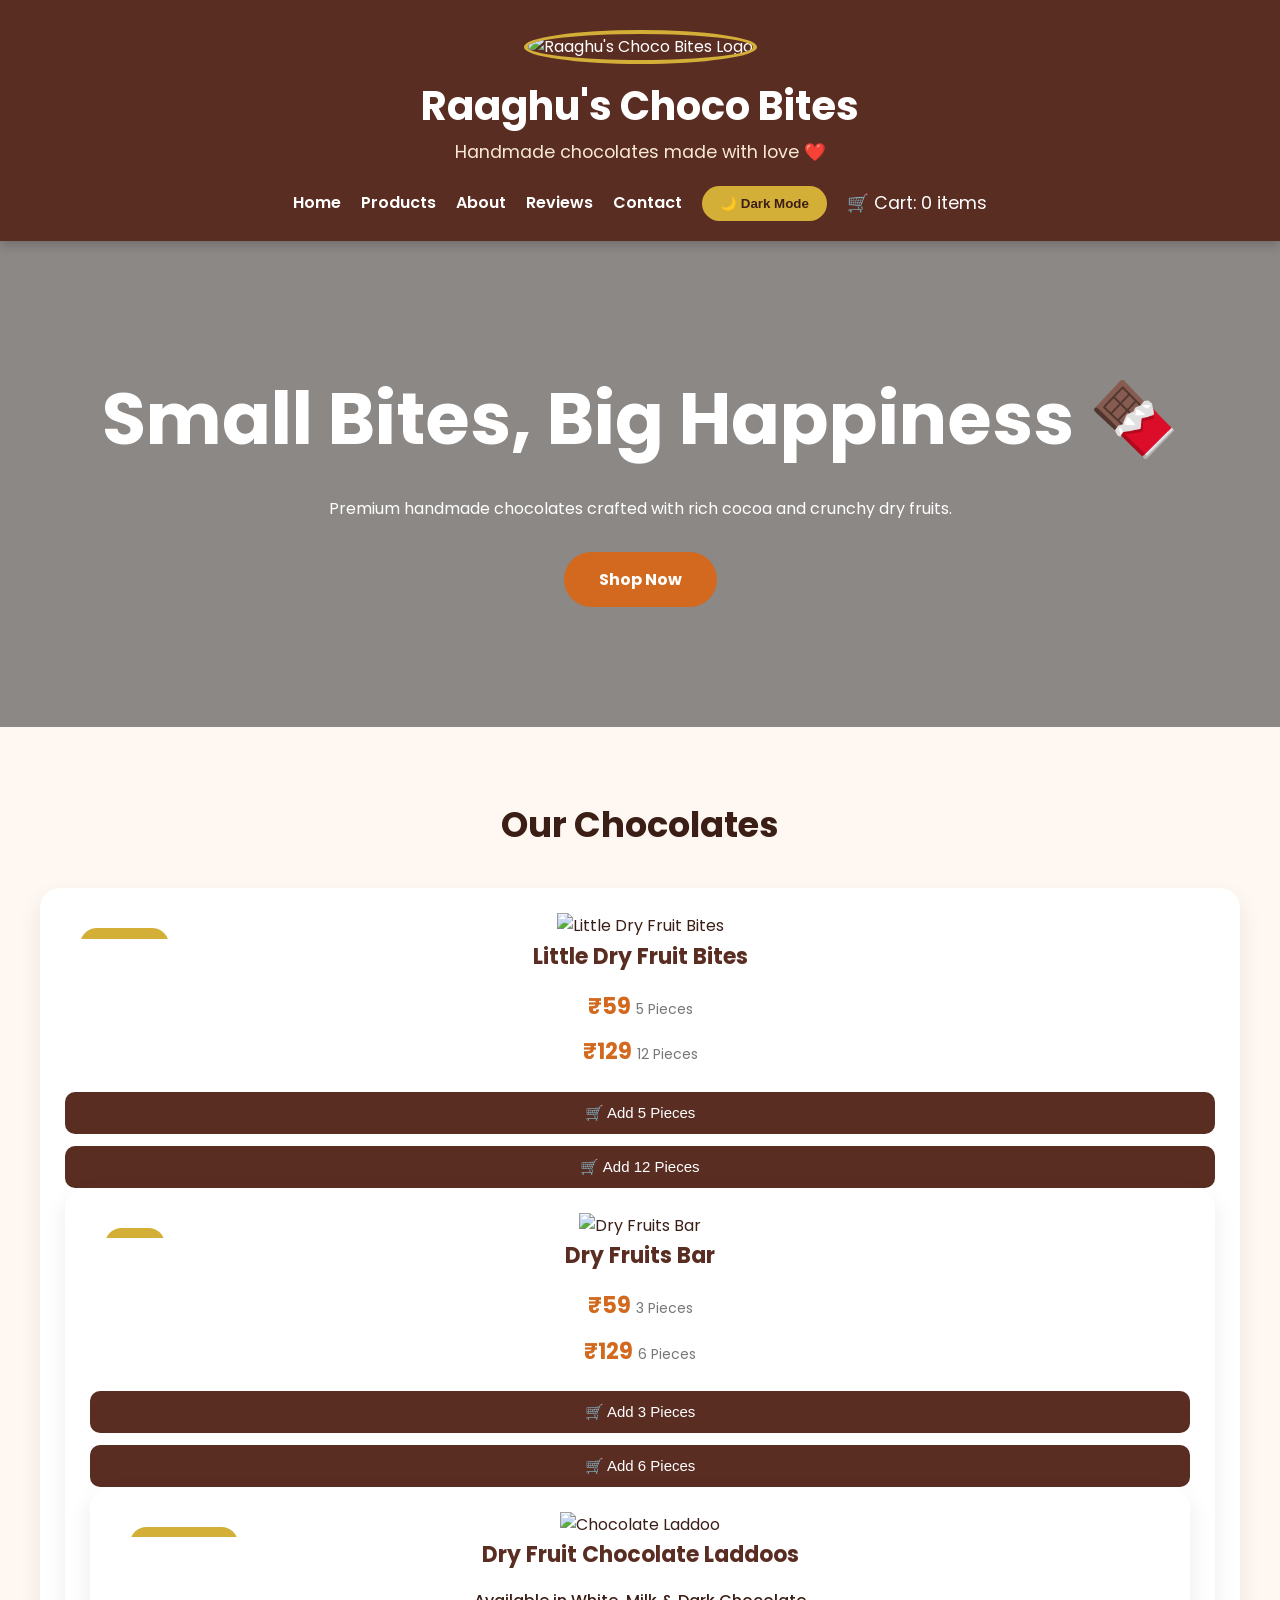
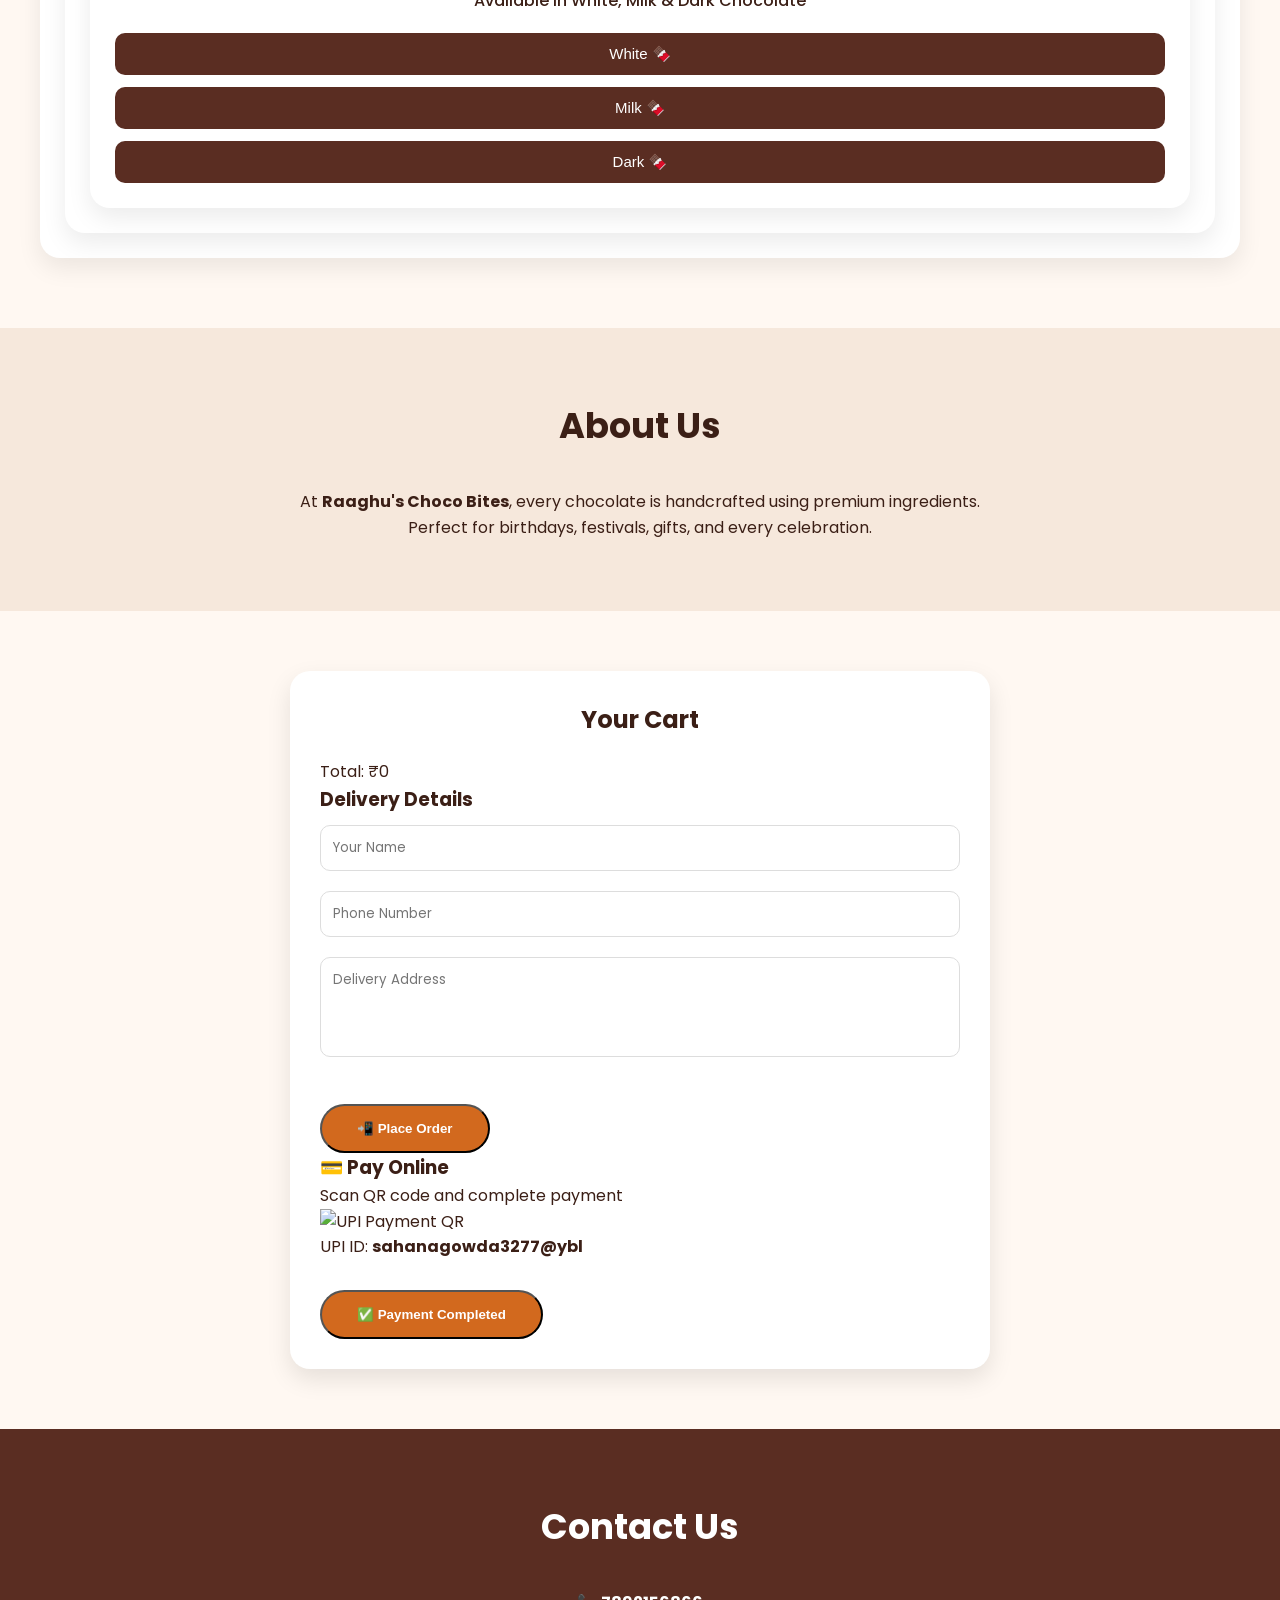
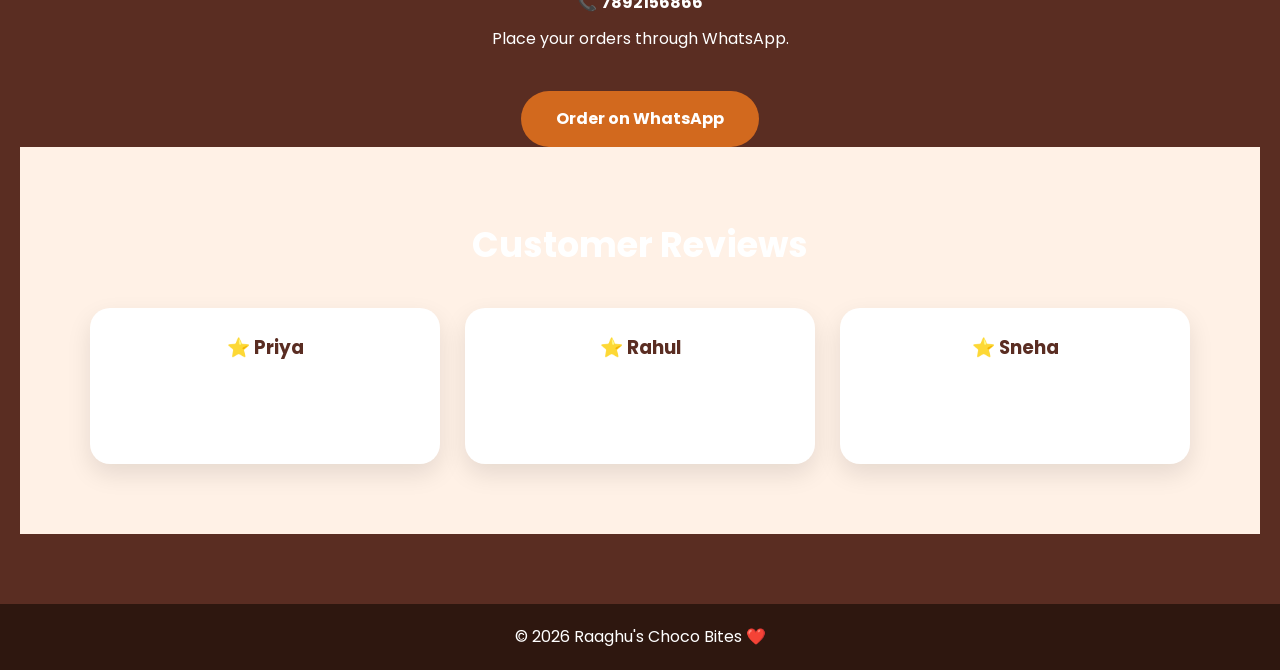
==== index.html @ 523b43da "Add files via upload" ====
<!DOCTYPE html>
<html lang="en">
<head>

<meta charset="UTF-8">

<meta name="viewport" content="width=device-width, initial-scale=1.0">


<title>
Raaghu's Choco Bites | Handmade Chocolates
</title>


<meta name="description"
content="Raaghu's Choco Bites offers premium handmade chocolates, dry fruit chocolates and gift boxes made with love.">


<meta name="keywords"
content="handmade chocolates, dry fruit chocolates, chocolate gifts, Raaghu's Choco Bites">


<meta name="author"
content="Raaghu's Choco Bites">



<!-- Favicon -->

<link rel="icon" href="images/logo.jpeg">



<!-- Google Font -->

<link rel="preconnect" href="https://fonts.googleapis.com">

<link rel="preconnect" href="https://fonts.gstatic.com" crossorigin>

<link href="https://fonts.googleapis.com/css2?family=Poppins:wght@300;400;500;600;700&display=swap" rel="stylesheet">



<!-- CSS -->

<link rel="stylesheet" href="style.css">



<!-- PWA -->

<link rel="manifest" href="manifest.json">


<meta name="theme-color" content="#5a2d22">


</head>

<body>
  <div id="loader">

    <div class="loader-content">

        🍫

        <h2>
        Raaghu's Choco Bites
        </h2>

        <p>
        Preparing sweetness...
        </p>

    </div>

</div>

<header>

  <div class="header-container">

    <img class="logo" src="images/logo.jpeg" alt="Raaghu's Choco Bites Logo">

    <div class="brand">
      <h1>Raaghu's Choco Bites</h1>
      <p>Handmade chocolates made with love ❤️</p>
    </div>

  </div>

  <nav class="navbar" aria-label="Main navigation">

    <a href="#home">Home</a>
    <a href="#products">Products</a>
    <a href="#about">About</a>
    <a href="#reviews">Reviews</a>
    <a href="#contact">Contact</a>
    

    <button id="theme-toggle" type="button">
      🌙 Dark Mode
    </button>

    <p id="cart-status">
      🛒 Cart:
      <span id="cart-count">0</span> items
    </p>

  </nav>

</header>

<main>

<section class="hero" id="home">

    <h2>Small Bites, Big Happiness 🍫</h2>

    <p>
      Premium handmade chocolates crafted with rich cocoa
      and crunchy dry fruits.
    </p>

    <a class="button" href="#products">
      Shop Now
    </a>

</section>

<section id="products">

<h2>Our Chocolates</h2>

<div class="product-list">

<article class="product-card">

<div class="product-image-box">

<img src="images/choco1.jpeg" 
class="product-image"
alt="Little Dry Fruit Bites">

<span class="badge">
POPULAR
</span>

</div>


<h3>
Little Dry Fruit Bites
</h3>


<div class="price">

₹59 
<span>5 Pieces</span>

</div>


<div class="price">

₹129 
<span>12 Pieces</span>

</div>



<button class="add-to-cart"
data-name="Little Dry Fruit Bites (5 Pieces)"
data-price="59">

🛒 Add 5 Pieces

</button>



<button class="add-to-cart"
data-name="Little Dry Fruit Bites (12 Pieces)"
data-price="129">

🛒 Add 12 Pieces

</button>


<article class="product-card">


<div class="product-image-box">

<img src="images/choco2.jpg"
class="product-image"
alt="Dry Fruits Bar">


<span class="badge">
NEW
</span>


</div>



<h3>
Dry Fruits Bar
</h3>


<div class="price">
₹59 <span>3 Pieces</span>
</div>


<div class="price">
₹129 <span>6 Pieces</span>
</div>



<button class="add-to-cart"
data-name="Dry Fruits Bar (3 Pieces)"
data-price="59">

🛒 Add 3 Pieces

</button>


<button class="add-to-cart"
data-name="Dry Fruits Bar (6 Pieces)"
data-price="129">

🛒 Add 6 Pieces

</button>


<article class="product-card">


<div class="product-image-box">


<img src="images/choco3.jpg"
class="product-image"
alt="Chocolate Laddoo">


<span class="badge">
BEST SELLER
</span>


</div>



<h3>
Dry Fruit Chocolate Laddoos
</h3>



<p>
Available in White, Milk & Dark Chocolate
</p>



<button class="add-to-cart"
data-name="White Chocolate Laddoo"
data-price="59">

White 🍫

</button>



<button class="add-to-cart"
data-name="Milk Chocolate Laddoo"
data-price="59">

Milk 🍫

</button>



<button class="add-to-cart"
data-name="Dark Chocolate Laddoo"
data-price="59">

Dark 🍫

</button>



</article>

</div>

</section>

<section id="about">

<h2>About Us</h2>

<p>

At <strong>Raaghu's Choco Bites</strong>,
every chocolate is handcrafted using premium ingredients.
Perfect for birthdays, festivals, gifts,
and every celebration.

</p>

</section>

<aside class="cart">

<h2>Your Cart</h2>

<ul id="cart-items"></ul>

<p>
Total: ₹<span id="cart-total">0</span>
</p>


<h3>Delivery Details</h3>


<input 
type="text" 
id="customer-name"
placeholder="Your Name">


<input 
type="tel" 
id="customer-phone"
placeholder="Phone Number">


<textarea 
id="customer-address"
placeholder="Delivery Address"></textarea>



<button id="checkout-btn" class="button">
📲 Place Order
</button>
<!-- UPI Payment -->

<div class="payment-box">

<h3>
💳 Pay Online
</h3>


<p>
Scan QR code and complete payment
</p>


<img 
src="images/upi-qr.jpeg"
class="upi-qr"
alt="UPI Payment QR">


<p>
UPI ID:
<strong>
sahanagowda3277@ybl
</strong>
</p>


<button 
id="payment-done"
class="button">

✅ Payment Completed

</button>


</div>

</aside>

<section id="contact">

<h2>Contact Us</h2>

<p>📞 <strong>7892156866</strong></p>

<p>Place your orders through WhatsApp.</p>

<a
class="button"
href="https://wa.me/917892156866"
target="_blank"
rel="noopener">
Order on WhatsApp
</a>
<section id="reviews">

<h2>Customer Reviews</h2>


<div class="review-list">


<div class="review-card">

<h3>⭐ Priya</h3>

<p>
"Beautiful chocolates! Fresh, tasty and perfect packaging."
</p>

</div>



<div class="review-card">

<h3>⭐ Rahul</h3>

<p>
"Ordered for a birthday. Everyone loved the chocolates!"
</p>

</div>



<div class="review-card">

<h3>⭐ Sneha</h3>

<p>
"Premium taste at an affordable price. Highly recommended!"
</p>

</div>


</div>


</section>

</section>

</main>

<footer>

<p>

© 2026 Raaghu's Choco Bites ❤️

</p>

</footer>

<script src="script.js"></script>
<script>

if("serviceWorker" in navigator){

window.addEventListener("load",()=>{


navigator.serviceWorker.register("service-worker.js")

.then(()=>console.log("App ready"));

});


}

</script>
<div id="lightbox">

<img id="lightbox-img">

</div>
</body>
</html>
---- style.css ----
/* Google Font */
@import url('https://fonts.googleapis.com/css2?family=Poppins:wght@300;400;500;600;700&display=swap');

/* Reset */

*{
    margin:0;
    padding:0;
    box-sizing:border-box;
}

html{
    scroll-behavior:smooth;
}

body{
    font-family:'Poppins',sans-serif;
    background:#fff8f2;
    color:#3b1f16;
    line-height:1.6;
}

/* Header */

header{
    background:#5a2d22;
    color:white;
    padding:20px;
    text-align:center;
    position:sticky;
    top:0;
    z-index:1000;
    box-shadow:0 4px 10px rgba(0,0,0,.2);
}

.logo{
    width:120px;
    height:120px;
    object-fit:cover;
    border-radius:50%;
    margin:10px auto;
    border:4px solid #d4af37;
}

header h1{
    font-size:2.5rem;
}

header p{
    font-size:1.1rem;
    color:#f8e9d6;
}

/* Navigation */

nav{
    margin-top:20px;
    display:flex;
    justify-content:center;
    align-items:center;
    flex-wrap:wrap;
    gap:20px;
}

nav a{
    color:white;
    text-decoration:none;
    font-weight:600;
    transition:.3s;
}

nav a:hover{
    color:#ffd700;
}

#theme-toggle{
    padding:10px 18px;
    border:none;
    border-radius:30px;
    cursor:pointer;
    background:#d4af37;
    color:#3b1f16;
    font-weight:bold;
}

#cart-status{
    color:white;
}

/* Hero */

.hero{
    padding:120px 20px;
    text-align:center;
    color:white;
    background:
    linear-gradient(rgba(0,0,0,.45),rgba(0,0,0,.45)),
    url("images/hero.jpg");
    background-size:cover;
    background-position:center;
}

.hero h2{
    font-size:clamp(2.5rem,6vw,4.5rem);
    margin-bottom:20px;
}

.button{
    display:inline-block;
    margin-top:30px;
    padding:15px 35px;
    background:#d2691e;
    color:white;
    text-decoration:none;
    border-radius:40px;
    font-weight:bold;
    transition:.3s;
}

.button:hover{
    background:#8b4513;
    transform:translateY(-3px);
}

/* Sections */

section{
    padding:70px 20px;
}

section h2{
    text-align:center;
    font-size:2.2rem;
    margin-bottom:35px;
}

/* Products */

.product-list{
    max-width:1200px;
    margin:auto;
    display:grid;
    grid-template-columns:repeat(auto-fit,minmax(280px,1fr));
    gap:25px;
}

.product-card{
    background:white;
    padding:25px;
    border-radius:20px;
    box-shadow:0 10px 25px rgba(0,0,0,.08);
    transition:.3s;
    text-align:center;
}

.product-card:hover{
    transform:translateY(-8px);
    box-shadow:0 15px 30px rgba(0,0,0,.18);
}

.product-card h3{
    margin-bottom:15px;
}

.product-card p{
    margin:8px 0;
}

.add-to-cart{
    width:100%;
    margin-top:12px;
    padding:12px;
    border:none;
    border-radius:10px;
    background:#5a2d22;
    color:white;
    cursor:pointer;
    transition:.3s;
    font-size:15px;
}

.add-to-cart:hover{
    background:#d2691e;
}

/* About */

#about{
    background:#f6e8dc;
    text-align:center;
}

#about p{
    max-width:700px;
    margin:auto;
}

/* Cart */

.cart{
    max-width:700px;
    margin:60px auto;
    background:white;
    padding:30px;
    border-radius:20px;
    box-shadow:0 10px 25px rgba(0,0,0,.1);
}

.cart h2{
    text-align:center;
    margin-bottom:20px;
}

#cart-items{
    list-style:none;
    margin-bottom:20px;
}

#cart-items li{
    padding:10px 0;
    border-bottom:1px solid #ddd;
}

/* Contact */

#contact{
    background:#5a2d22;
    color:white;
    text-align:center;
}

#contact h2{
    color:white;
}

#contact p{
    margin:10px 0;
}

/* Footer */

footer{
    background:#2e170f;
    color:white;
    text-align:center;
    padding:20px;
}

/* Dark Mode */

body.dark-mode{
    background:#1d120e;
    color:#f5f5f5;
}

body.dark-mode header{
    background:#2b170f;
}

body.dark-mode nav a{
    color:white;
}

body.dark-mode .product-card{
    background:#2d1a14;
    color:white;
}

body.dark-mode .cart{
    background:#2d1a14;
    color:white;
}

body.dark-mode #about{
    background:#24150f;
}

body.dark-mode footer{
    background:#120a07;
}

body.dark-mode .add-to-cart{
    background:#d2691e;
}

body.dark-mode .button{
    background:#d2691e;
}

/* Smooth animation */

.product-card,
.button,
.add-to-cart{
    transition:all .3s ease;
}

/* Responsive */

@media (max-width:768px){

header h1{
    font-size:2rem;
}

.hero{
    padding:80px 20px;
}

.hero h2{
    font-size:2.3rem;
}

nav{
    gap:12px;
}

.logo{
    width:90px;
    height:90px;
}

.button{
    width:100%;
    max-width:260px;
}

.cart{
    margin:40px 15px;
}

}
.plus,
.minus,
.remove{
    margin:5px;
    padding:8px 14px;
    border:none;
    border-radius:8px;
    cursor:pointer;
}

.plus{
    background:#2e8b57;
    color:white;
}

.minus{
    background:#d2691e;
    color:white;
}

.remove{
    background:#c62828;
    color:white;
}/* Product Badge */

.badge{

display:inline-block;

background:#d4af37;

color:#3b1f16;

padding:6px 15px;

border-radius:20px;

font-size:12px;

font-weight:bold;

margin-bottom:15px;

}


/* Better product card */

.product-card{

position:relative;

overflow:hidden;

}


/* Product title */

.product-card h3{

color:#5a2d22;

font-size:22px;

}


/* Price style */

.product-card p{

font-weight:500;

}


/* Button glow */

.add-to-cart:hover{

box-shadow:
0 5px 15px rgba(210,105,30,.5);

}
/* Order Form */

.cart input,
.cart textarea{

width:100%;

padding:12px;

margin:10px 0;

border:1px solid #ddd;

border-radius:10px;

font-family:Poppins,sans-serif;

}


.cart textarea{

height:100px;

resize:none;

}


.cart input:focus,
.cart textarea:focus{

outline:none;

border-color:#d2691e;

}
/* Reviews */

#reviews{

background:#fff1e6;

}



.review-list{

max-width:1100px;

margin:auto;

display:grid;

grid-template-columns:repeat(auto-fit,minmax(250px,1fr));

gap:25px;

}



.review-card{

background:white;

padding:25px;

border-radius:20px;

text-align:center;

box-shadow:0 10px 25px rgba(0,0,0,.1);

transition:.3s;

}



.review-card:hover{

transform:translateY(-8px);

}



.review-card h3{

color:#5a2d22;

margin-bottom:15px;

}



body.dark-mode #reviews{

background:#24150f;

}



body.dark-mode .review-card{

background:#2d1a14;

color:white;

}
/* Premium Product Gallery */


.product-image-box{

position:relative;

overflow:hidden;

border-radius:20px;

}



.product-image{

width:100%;

height:260px;

object-fit:cover;

transition:.5s;

}



.product-card:hover .product-image{

transform:scale(1.12);

}



/* Badge */


.badge{

position:absolute;

top:15px;

left:15px;

background:#d4af37;

color:#3b1f16;

padding:7px 15px;

border-radius:30px;

font-size:12px;

font-weight:bold;

z-index:2;

}



/* Price */


.price{

font-size:22px;

font-weight:700;

color:#d2691e;

margin:10px 0;

}


.price span{

font-size:14px;

font-weight:400;

color:#777;

}



/* Product buttons */


.add-to-cart{

margin-top:12px;

}


.add-to-cart:active{

transform:scale(.95);

}



/* Product card animation */


.product-card{

animation:cardShow .7s ease;

}



@keyframes cardShow{

from{

opacity:0;

transform:translateY(30px);

}


to{

opacity:1;

transform:translateY(0);

}

}
/* =====================
   LOADING SCREEN
===================== */


#loader{

position:fixed;

top:0;

left:0;

width:100%;

height:100vh;

background:#5a2d22;

display:flex;

justify-content:center;

align-items:center;

z-index:9999;

color:white;

transition:.5s;

}



.loader-content{

text-align:center;

font-size:30px;

animation:pulse 1.5s infinite;

}



.loader-content p{

font-size:16px;

color:#f8e9d6;

}




@keyframes pulse{

50%{

transform:scale(1.08);

}

}



/* =====================
IMAGE LIGHTBOX
===================== */


#lightbox{

display:none;

position:fixed;

top:0;

left:0;

width:100%;

height:100%;

background:rgba(0,0,0,.85);

z-index:5000;

justify-content:center;

align-items:center;

}



#lightbox img{

max-width:90%;

max-height:85%;

border-radius:20px;

box-shadow:0 20px 50px black;

animation:zoom .3s;

}



@keyframes zoom{

from{

transform:scale(.7);

opacity:0;

}

to{

transform:scale(1);

opacity:1;

}

}
/* Admin */


.admin-panel{

max-width:900px;

margin:50px auto;

padding:30px;

}



#orders{

display:grid;

gap:20px;

}



#clear-orders{

padding:12px 25px;

background:#c62828;

color:white;

border:none;

border-radius:20px;

cursor:pointer;

margin-top:20px;

}
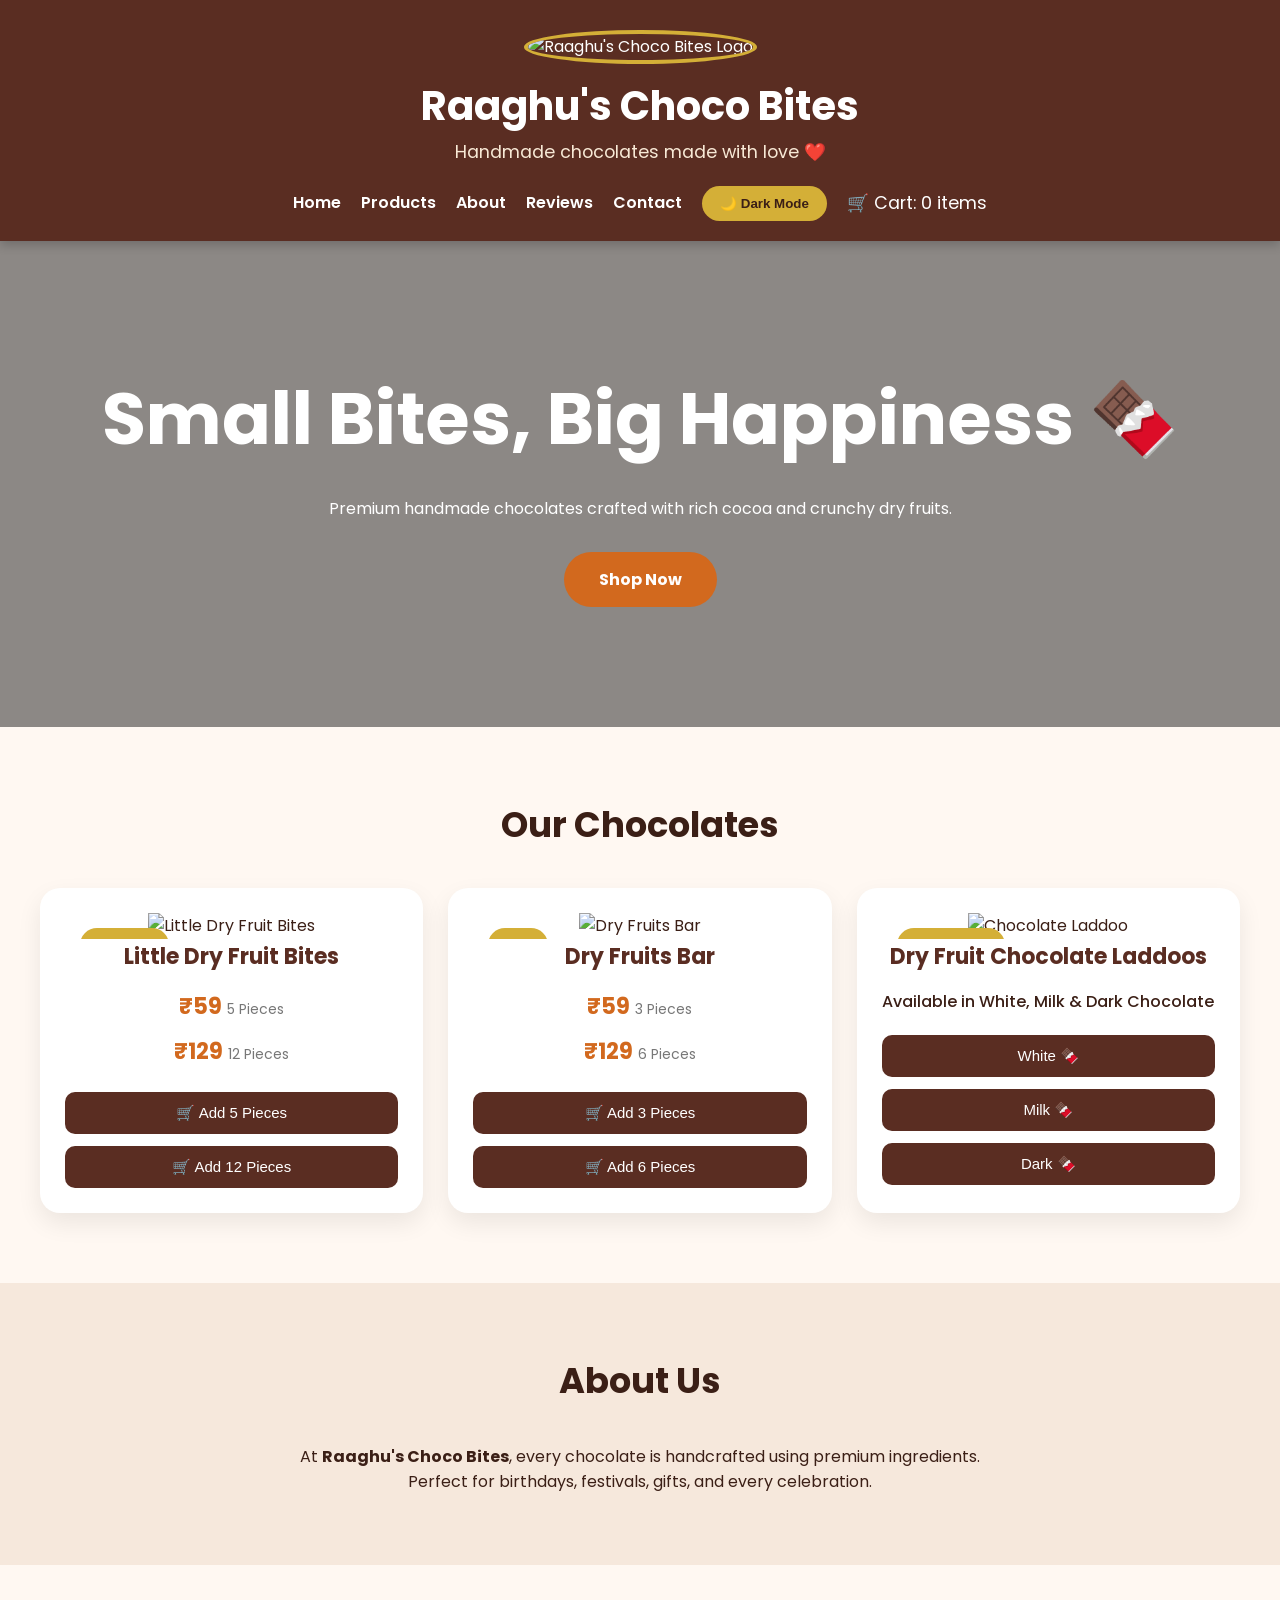
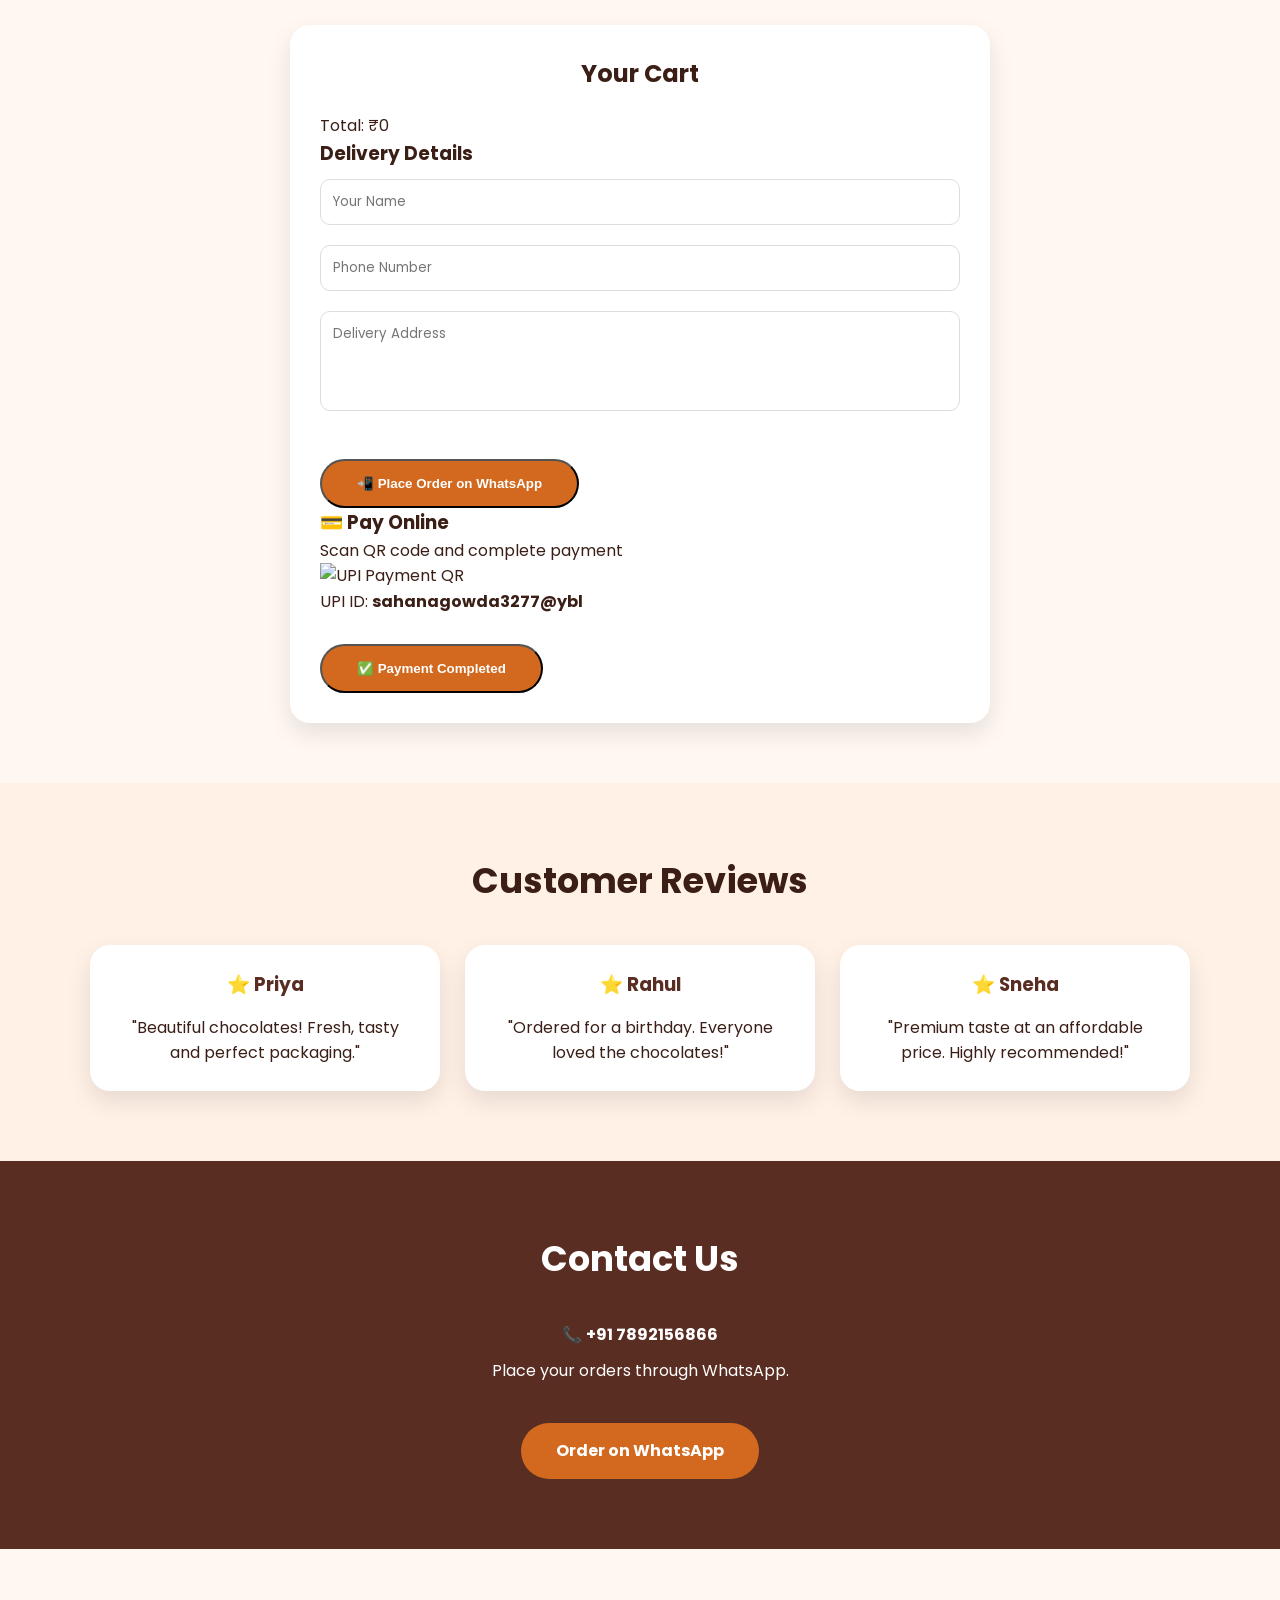
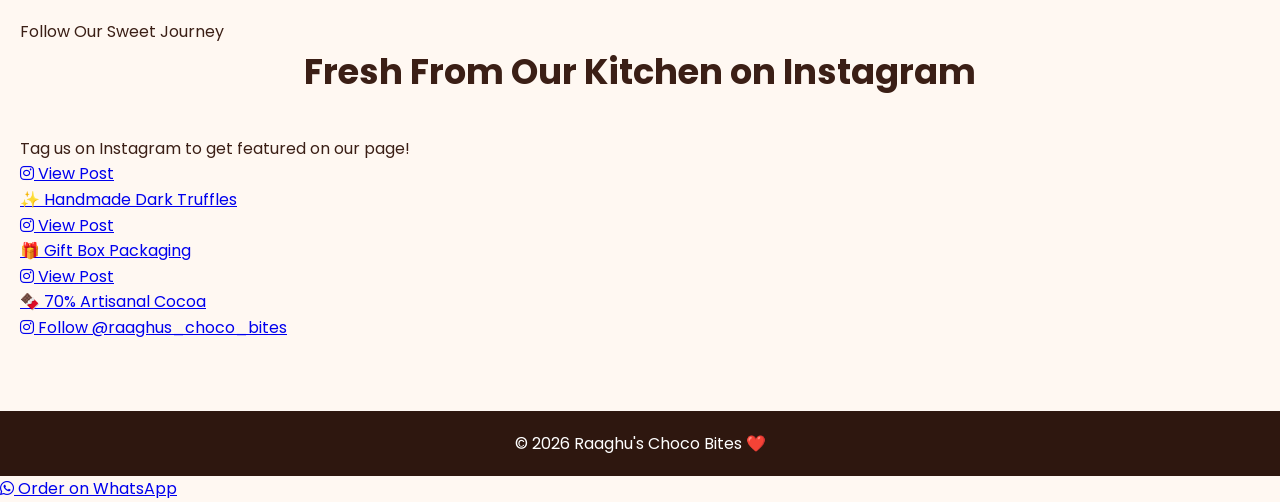
==== commit 929ada85: "Update index.html" ====
--- a/index.html
+++ b/index.html
@@ -1,506 +1,289 @@
 <!DOCTYPE html>
 <html lang="en">
 <head>
-
-<meta charset="UTF-8">
-
-<meta name="viewport" content="width=device-width, initial-scale=1.0">
-
-
-<title>
-Raaghu's Choco Bites | Handmade Chocolates
-</title>
-
-
-<meta name="description"
-content="Raaghu's Choco Bites offers premium handmade chocolates, dry fruit chocolates and gift boxes made with love.">
-
-
-<meta name="keywords"
-content="handmade chocolates, dry fruit chocolates, chocolate gifts, Raaghu's Choco Bites">
-
-
-<meta name="author"
-content="Raaghu's Choco Bites">
-
-
-
-<!-- Favicon -->
-
-<link rel="icon" href="images/logo.jpeg">
-
-
-
-<!-- Google Font -->
-
-<link rel="preconnect" href="https://fonts.googleapis.com">
-
-<link rel="preconnect" href="https://fonts.gstatic.com" crossorigin>
-
-<link href="https://fonts.googleapis.com/css2?family=Poppins:wght@300;400;500;600;700&display=swap" rel="stylesheet">
-
-
-
-<!-- CSS -->
-
-<link rel="stylesheet" href="style.css">
-
-
-
-<!-- PWA -->
-
-<link rel="manifest" href="manifest.json">
-
-
-<meta name="theme-color" content="#5a2d22">
-
-
+  <meta charset="UTF-8">
+  <meta name="viewport" content="width=device-width, initial-scale=1.0">
+
+  <title>Raaghu's Choco Bites | Handmade Chocolates</title>
+
+  <meta name="description" content="Raaghu's Choco Bites offers premium handmade chocolates, dry fruit chocolates and gift boxes made with love.">
+  <meta name="keywords" content="handmade chocolates, dry fruit chocolates, chocolate gifts, Raaghu's Choco Bites">
+  <meta name="author" content="Raaghu's Choco Bites">
+
+  <!-- Favicon -->
+  <link rel="icon" href="images/logo.jpeg">
+
+  <!-- Google Fonts -->
+  <link rel="preconnect" href="https://fonts.googleapis.com">
+  <link rel="preconnect" href="https://fonts.gstatic.com" crossorigin>
+  <link href="https://fonts.googleapis.com/css2?family=Poppins:wght@300;400;500;600;700&display=swap" rel="stylesheet">
+
+  <!-- FontAwesome Icons for WhatsApp & Instagram -->
+  <link rel="stylesheet" href="https://cdnjs.cloudflare.com/ajax/libs/font-awesome/6.5.1/css/all.min.css">
+
+  <!-- CSS -->
+  <link rel="stylesheet" href="style.css">
+
+  <!-- Meta Theme Color -->
+  <meta name="theme-color" content="#1a0f0a">
 </head>
 
 <body>
+  <!-- Page Loader -->
   <div id="loader">
-
     <div class="loader-content">
-
-        🍫
-
-        <h2>
-        Raaghu's Choco Bites
-        </h2>
-
-        <p>
-        Preparing sweetness...
-        </p>
-
+      🍫
+      <h2>Raaghu's Choco Bites</h2>
+      <p>Preparing sweetness...</p>
     </div>
-
-</div>
-
-<header>
-
-  <div class="header-container">
-
-    <img class="logo" src="images/logo.jpeg" alt="Raaghu's Choco Bites Logo">
-
-    <div class="brand">
-      <h1>Raaghu's Choco Bites</h1>
-      <p>Handmade chocolates made with love ❤️</p>
+  </div>
+
+  <!-- Header & Navigation -->
+  <header>
+    <div class="header-container">
+      <img class="logo" src="images/logo.jpeg" alt="Raaghu's Choco Bites Logo">
+      <div class="brand">
+        <h1>Raaghu's Choco Bites</h1>
+        <p>Handmade chocolates made with love ❤️</p>
+      </div>
     </div>
 
+    <nav class="navbar" aria-label="Main navigation">
+      <a href="#home">Home</a>
+      <a href="#products">Products</a>
+      <a href="#about">About</a>
+      <a href="#reviews">Reviews</a>
+      <a href="#contact">Contact</a>
+
+      <button id="theme-toggle" type="button">
+        🌙 Dark Mode
+      </button>
+
+      <p id="cart-status">
+        🛒 Cart: <span id="cart-count">0</span> items
+      </p>
+    </nav>
+  </header>
+
+  <main>
+    <!-- Hero Banner -->
+    <section class="hero" id="home">
+      <h2>Small Bites, Big Happiness 🍫</h2>
+      <p>
+        Premium handmade chocolates crafted with rich cocoa
+        and crunchy dry fruits.
+      </p>
+      <a class="button" href="#products">Shop Now</a>
+    </section>
+
+    <!-- Product Showcase -->
+    <section id="products">
+      <h2>Our Chocolates</h2>
+
+      <div class="product-list">
+        <!-- Product 1 -->
+        <article class="product-card">
+          <div class="product-image-box">
+            <img src="images/choco1.jpeg" class="product-image" alt="Little Dry Fruit Bites">
+            <span class="badge">POPULAR</span>
+          </div>
+
+          <h3 class="product-title">Little Dry Fruit Bites</h3>
+
+          <div class="price">₹59 <span>5 Pieces</span></div>
+          <div class="price">₹129 <span>12 Pieces</span></div>
+
+          <button class="add-to-cart btn-add-cart" data-name="Little Dry Fruit Bites (5 Pieces)" data-price="59">
+            🛒 Add 5 Pieces
+          </button>
+          <button class="add-to-cart btn-add-cart" data-name="Little Dry Fruit Bites (12 Pieces)" data-price="129">
+            🛒 Add 12 Pieces
+          </button>
+        </article>
+
+        <!-- Product 2 -->
+        <article class="product-card">
+          <div class="product-image-box">
+            <img src="images/choco2.jpg" class="product-image" alt="Dry Fruits Bar">
+            <span class="badge">NEW</span>
+          </div>
+
+          <h3 class="product-title">Dry Fruits Bar</h3>
+
+          <div class="price">₹59 <span>3 Pieces</span></div>
+          <div class="price">₹129 <span>6 Pieces</span></div>
+
+          <button class="add-to-cart btn-add-cart" data-name="Dry Fruits Bar (3 Pieces)" data-price="59">
+            🛒 Add 3 Pieces
+          </button>
+          <button class="add-to-cart btn-add-cart" data-name="Dry Fruits Bar (6 Pieces)" data-price="129">
+            🛒 Add 6 Pieces
+          </button>
+        </article>
+
+        <!-- Product 3 -->
+        <article class="product-card">
+          <div class="product-image-box">
+            <img src="images/choco3.jpg" class="product-image" alt="Chocolate Laddoo">
+            <span class="badge">BEST SELLER</span>
+          </div>
+
+          <h3 class="product-title">Dry Fruit Chocolate Laddoos</h3>
+          <p>Available in White, Milk & Dark Chocolate</p>
+
+          <button class="add-to-cart btn-add-cart" data-name="White Chocolate Laddoo" data-price="59">
+            White 🍫
+          </button>
+          <button class="add-to-cart btn-add-cart" data-name="Milk Chocolate Laddoo" data-price="59">
+            Milk 🍫
+          </button>
+          <button class="add-to-cart btn-add-cart" data-name="Dark Chocolate Laddoo" data-price="59">
+            Dark 🍫
+          </button>
+        </article>
+      </div>
+    </section>
+
+    <!-- About Section -->
+    <section id="about">
+      <h2>About Us</h2>
+      <p>
+        At <strong>Raaghu's Choco Bites</strong>, every chocolate is handcrafted using premium ingredients.
+        Perfect for birthdays, festivals, gifts, and every celebration.
+      </p>
+    </section>
+
+    <!-- Shopping Cart Drawer / Sidebar -->
+    <aside class="cart" id="cart-drawer">
+      <h2>Your Cart</h2>
+      <ul id="cart-items"></ul>
+
+      <p class="cart-total-display">
+        Total: ₹<span id="cart-total">0</span>
+      </p>
+
+      <h3>Delivery Details</h3>
+      <input type="text" id="customer-name" placeholder="Your Name">
+      <input type="tel" id="customer-phone" placeholder="Phone Number">
+      <textarea id="customer-address" placeholder="Delivery Address"></textarea>
+
+      <button id="checkout-btn" class="button btn-whatsapp-checkout">
+        📲 Place Order on WhatsApp
+      </button>
+
+      <!-- UPI Payment Box -->
+      <div class="payment-box">
+        <h3>💳 Pay Online</h3>
+        <p>Scan QR code and complete payment</p>
+        <img src="images/upi-qr.jpeg" class="upi-qr" alt="UPI Payment QR">
+        <p>UPI ID: <strong>sahanagowda3277@ybl</strong></p>
+        <button id="payment-done" class="button">
+          ✅ Payment Completed
+        </button>
+      </div>
+    </aside>
+
+    <!-- Reviews Section -->
+    <section id="reviews">
+      <h2>Customer Reviews</h2>
+      <div class="review-list">
+        <div class="review-card">
+          <h3>⭐ Priya</h3>
+          <p>"Beautiful chocolates! Fresh, tasty and perfect packaging."</p>
+        </div>
+        <div class="review-card">
+          <h3>⭐ Rahul</h3>
+          <p>"Ordered for a birthday. Everyone loved the chocolates!"</p>
+        </div>
+        <div class="review-card">
+          <h3>⭐ Sneha</h3>
+          <p>"Premium taste at an affordable price. Highly recommended!"</p>
+        </div>
+      </div>
+    </section>
+
+    <!-- Contact Section -->
+    <section id="contact">
+      <h2>Contact Us</h2>
+      <p>📞 <strong>+91 7892156866</strong></p>
+      <p>Place your orders through WhatsApp.</p>
+      <a class="button" href="https://wa.me/917892156866" target="_blank" rel="noopener">
+        Order on WhatsApp
+      </a>
+    </section>
+
+    <!-- Instagram Showcase Section -->
+    <section id="instagram-showcase" class="instagram-section">
+      <div class="container text-center">
+        <div class="insta-header">
+          <span class="gold-subtitle">Follow Our Sweet Journey</span>
+          <h2 class="section-title">Fresh From Our Kitchen on Instagram</h2>
+          <p class="section-desc">Tag us on Instagram to get featured on our page!</p>
+        </div>
+
+        <!-- Instagram Grid -->
+        <div class="insta-grid">
+          <a href="https://www.instagram.com/raaghus_choco_bites" target="_blank" rel="noopener noreferrer" class="insta-card">
+            <div class="insta-overlay">
+              <i class="fab fa-instagram"></i>
+              <span>View Post</span>
+            </div>
+            <div class="insta-placeholder-bg dark-box-1">
+              <p>✨ Handmade Dark Truffles</p>
+            </div>
+          </a>
+
+          <a href="https://www.instagram.com/raaghus_choco_bites" target="_blank" rel="noopener noreferrer" class="insta-card">
+            <div class="insta-overlay">
+              <i class="fab fa-instagram"></i>
+              <span>View Post</span>
+            </div>
+            <div class="insta-placeholder-bg dark-box-2">
+              <p>🎁 Gift Box Packaging</p>
+            </div>
+          </a>
+
+          <a href="https://www.instagram.com/raaghus_choco_bites" target="_blank" rel="noopener noreferrer" class="insta-card">
+            <div class="insta-overlay">
+              <i class="fab fa-instagram"></i>
+              <span>View Post</span>
+            </div>
+            <div class="insta-placeholder-bg dark-box-3">
+              <p>🍫 70% Artisanal Cocoa</p>
+            </div>
+          </a>
+        </div>
+
+        <!-- Direct Profile Link Button -->
+        <div class="insta-btn-wrapper">
+          <a href="https://www.instagram.com/raaghus_choco_bites" target="_blank" rel="noopener noreferrer" class="btn-instagram">
+            <i class="fab fa-instagram"></i> Follow @raaghus_choco_bites
+          </a>
+        </div>
+      </div>
+    </section>
+  </main>
+
+  <footer>
+    <p>© 2026 Raaghu's Choco Bites ❤️</p>
+  </footer>
+
+  <!-- Lightbox Preview Container -->
+  <div id="lightbox">
+    <img id="lightbox-img" alt="Enlarged view">
   </div>
 
-  <nav class="navbar" aria-label="Main navigation">
-
-    <a href="#home">Home</a>
-    <a href="#products">Products</a>
-    <a href="#about">About</a>
-    <a href="#reviews">Reviews</a>
-    <a href="#contact">Contact</a>
-    
-
-    <button id="theme-toggle" type="button">
-      🌙 Dark Mode
-    </button>
-
-    <p id="cart-status">
-      🛒 Cart:
-      <span id="cart-count">0</span> items
-    </p>
-
-  </nav>
-
-</header>
-
-<main>
-
-<section class="hero" id="home">
-
-    <h2>Small Bites, Big Happiness 🍫</h2>
-
-    <p>
-      Premium handmade chocolates crafted with rich cocoa
-      and crunchy dry fruits.
-    </p>
-
-    <a class="button" href="#products">
-      Shop Now
-    </a>
-
-</section>
-
-<section id="products">
-
-<h2>Our Chocolates</h2>
-
-<div class="product-list">
-
-<article class="product-card">
-
-<div class="product-image-box">
-
-<img src="images/choco1.jpeg" 
-class="product-image"
-alt="Little Dry Fruit Bites">
-
-<span class="badge">
-POPULAR
-</span>
-
-</div>
-
-
-<h3>
-Little Dry Fruit Bites
-</h3>
-
-
-<div class="price">
-
-₹59 
-<span>5 Pieces</span>
-
-</div>
-
-
-<div class="price">
-
-₹129 
-<span>12 Pieces</span>
-
-</div>
-
-
-
-<button class="add-to-cart"
-data-name="Little Dry Fruit Bites (5 Pieces)"
-data-price="59">
-
-🛒 Add 5 Pieces
-
-</button>
-
-
-
-<button class="add-to-cart"
-data-name="Little Dry Fruit Bites (12 Pieces)"
-data-price="129">
-
-🛒 Add 12 Pieces
-
-</button>
-
-
-<article class="product-card">
-
-
-<div class="product-image-box">
-
-<img src="images/choco2.jpg"
-class="product-image"
-alt="Dry Fruits Bar">
-
-
-<span class="badge">
-NEW
-</span>
-
-
-</div>
-
-
-
-<h3>
-Dry Fruits Bar
-</h3>
-
-
-<div class="price">
-₹59 <span>3 Pieces</span>
-</div>
-
-
-<div class="price">
-₹129 <span>6 Pieces</span>
-</div>
-
-
-
-<button class="add-to-cart"
-data-name="Dry Fruits Bar (3 Pieces)"
-data-price="59">
-
-🛒 Add 3 Pieces
-
-</button>
-
-
-<button class="add-to-cart"
-data-name="Dry Fruits Bar (6 Pieces)"
-data-price="129">
-
-🛒 Add 6 Pieces
-
-</button>
-
-
-<article class="product-card">
-
-
-<div class="product-image-box">
-
-
-<img src="images/choco3.jpg"
-class="product-image"
-alt="Chocolate Laddoo">
-
-
-<span class="badge">
-BEST SELLER
-</span>
-
-
-</div>
-
-
-
-<h3>
-Dry Fruit Chocolate Laddoos
-</h3>
-
-
-
-<p>
-Available in White, Milk & Dark Chocolate
-</p>
-
-
-
-<button class="add-to-cart"
-data-name="White Chocolate Laddoo"
-data-price="59">
-
-White 🍫
-
-</button>
-
-
-
-<button class="add-to-cart"
-data-name="Milk Chocolate Laddoo"
-data-price="59">
-
-Milk 🍫
-
-</button>
-
-
-
-<button class="add-to-cart"
-data-name="Dark Chocolate Laddoo"
-data-price="59">
-
-Dark 🍫
-
-</button>
-
-
-
-</article>
-
-</div>
-
-</section>
-
-<section id="about">
-
-<h2>About Us</h2>
-
-<p>
-
-At <strong>Raaghu's Choco Bites</strong>,
-every chocolate is handcrafted using premium ingredients.
-Perfect for birthdays, festivals, gifts,
-and every celebration.
-
-</p>
-
-</section>
-
-<aside class="cart">
-
-<h2>Your Cart</h2>
-
-<ul id="cart-items"></ul>
-
-<p>
-Total: ₹<span id="cart-total">0</span>
-</p>
-
-
-<h3>Delivery Details</h3>
-
-
-<input 
-type="text" 
-id="customer-name"
-placeholder="Your Name">
-
-
-<input 
-type="tel" 
-id="customer-phone"
-placeholder="Phone Number">
-
-
-<textarea 
-id="customer-address"
-placeholder="Delivery Address"></textarea>
-
-
-
-<button id="checkout-btn" class="button">
-📲 Place Order
-</button>
-<!-- UPI Payment -->
-
-<div class="payment-box">
-
-<h3>
-💳 Pay Online
-</h3>
-
-
-<p>
-Scan QR code and complete payment
-</p>
-
-
-<img 
-src="images/upi-qr.jpeg"
-class="upi-qr"
-alt="UPI Payment QR">
-
-
-<p>
-UPI ID:
-<strong>
-sahanagowda3277@ybl
-</strong>
-</p>
-
-
-<button 
-id="payment-done"
-class="button">
-
-✅ Payment Completed
-
-</button>
-
-
-</div>
-
-</aside>
-
-<section id="contact">
-
-<h2>Contact Us</h2>
-
-<p>📞 <strong>7892156866</strong></p>
-
-<p>Place your orders through WhatsApp.</p>
-
-<a
-class="button"
-href="https://wa.me/917892156866"
-target="_blank"
-rel="noopener">
-Order on WhatsApp
-</a>
-<section id="reviews">
-
-<h2>Customer Reviews</h2>
-
-
-<div class="review-list">
-
-
-<div class="review-card">
-
-<h3>⭐ Priya</h3>
-
-<p>
-"Beautiful chocolates! Fresh, tasty and perfect packaging."
-</p>
-
-</div>
-
-
-
-<div class="review-card">
-
-<h3>⭐ Rahul</h3>
-
-<p>
-"Ordered for a birthday. Everyone loved the chocolates!"
-</p>
-
-</div>
-
-
-
-<div class="review-card">
-
-<h3>⭐ Sneha</h3>
-
-<p>
-"Premium taste at an affordable price. Highly recommended!"
-</p>
-
-</div>
-
-
-</div>
-
-
-</section>
-
-</section>
-
-</main>
-
-<footer>
-
-<p>
-
-© 2026 Raaghu's Choco Bites ❤️
-
-</p>
-
-</footer>
-
-<script src="script.js"></script>
-<script>
-
-if("serviceWorker" in navigator){
-
-window.addEventListener("load",()=>{
-
-
-navigator.serviceWorker.register("service-worker.js")
-
-.then(()=>console.log("App ready"));
-
-});
-
-
-}
-
-</script>
-<div id="lightbox">
-
-<img id="lightbox-img">
-
-</div>
+  <!-- Floating WhatsApp Button -->
+  <a href="https://wa.me/917892156866?text=Hi%20Raaghu's%20Choco%20Bites!%20I'd%20like%20to%20know%20more%20about%20your%20handmade%20chocolates." 
+     target="_blank" 
+     rel="noopener noreferrer" 
+     class="whatsapp-float" 
+     aria-label="Chat on WhatsApp">
+    <i class="fab fa-whatsapp whatsapp-icon"></i>
+    <span class="whatsapp-tooltip">Order on WhatsApp</span>
+  </a>
+
+  <!-- JavaScript -->
+  <script src="script.js"></script>
 </body>
-</html>+</html>
